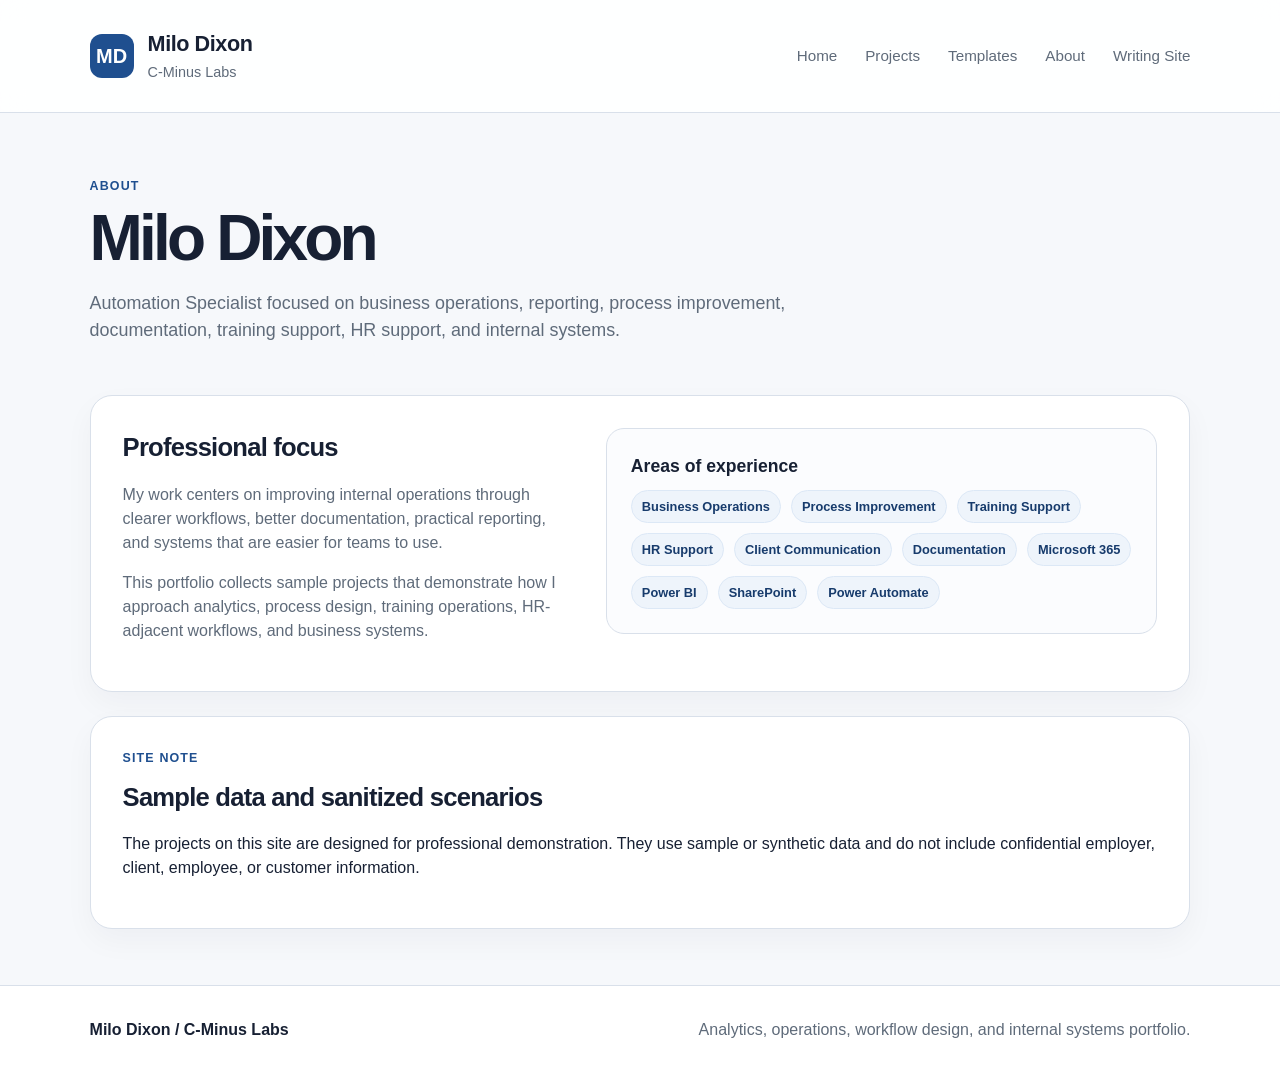
==== about.html @ 6367199c "Personalize site for Milo Dixon" ====
<!DOCTYPE html>
<html lang="en">
<head>
  <meta charset="UTF-8" />
  <meta name="viewport" content="width=device-width, initial-scale=1.0" />
  <title>About | Milo Dixon / C-Minus Labs</title>
  <link rel="stylesheet" href="style.css" />
</head>
<body>
  <header class="site-header">
    <div class="brand">
      <div class="logo">MD</div>
      <div>
        <h1>Milo Dixon</h1>
        <p>C-Minus Labs</p>
      </div>
    </div>

    <nav>
      <a href="index.html">Home</a>
      <a href="projects.html">Projects</a>
      <a href="templates.html">Templates</a>
      <a href="about.html">About</a>
      <a href="https://milo-dixon.github.io/" target="_blank" rel="noopener">Writing Site</a>
    </nav>
  </header>

  <main>
    <section class="page-hero">
      <p class="eyebrow">About</p>
      <h2>Milo Dixon</h2>
      <p>
        Automation Specialist focused on business operations, reporting, process improvement,
        documentation, training support, HR support, and internal systems.
      </p>
    </section>

    <section class="section split">
      <div>
        <h3>Professional focus</h3>
        <p>
          My work centers on improving internal operations through clearer workflows, better
          documentation, practical reporting, and systems that are easier for teams to use.
        </p>
        <p>
          This portfolio collects sample projects that demonstrate how I approach analytics,
          process design, training operations, HR-adjacent workflows, and business systems.
        </p>
      </div>

      <div class="callout">
        <h4>Areas of experience</h4>
        <div class="skill-list">
          <span>Business Operations</span>
          <span>Process Improvement</span>
          <span>Training Support</span>
          <span>HR Support</span>
          <span>Client Communication</span>
          <span>Documentation</span>
          <span>Microsoft 365</span>
          <span>Power BI</span>
          <span>SharePoint</span>
          <span>Power Automate</span>
        </div>
      </div>
    </section>

    <section class="section">
      <p class="eyebrow">Site Note</p>
      <h3>Sample data and sanitized scenarios</h3>
      <p>
        The projects on this site are designed for professional demonstration. They use sample
        or synthetic data and do not include confidential employer, client, employee, or customer
        information.
      </p>
    </section>
  </main>

  <footer>
    <p>Milo Dixon / C-Minus Labs</p>
    <p>Analytics, operations, workflow design, and internal systems portfolio.</p>
  </footer>
</body>
</html>
---- style.css ----
:root {
  --bg: #f6f8fb;
  --panel: #ffffff;
  --text: #172033;
  --muted: #5f6b7a;
  --line: #d9e0ea;
  --accent: #1f4f8f;
  --accent-dark: #173b6c;
  --tag: #eef4fb;
  --shadow: 0 20px 50px rgba(23, 32, 51, 0.08);
}

* {
  box-sizing: border-box;
}

body {
  margin: 0;
  font-family: Arial, Helvetica, sans-serif;
  color: var(--text);
  background: var(--bg);
  line-height: 1.5;
}

a {
  color: inherit;
  text-decoration: none;
}

.site-header {
  display: flex;
  align-items: center;
  justify-content: space-between;
  padding: 28px 7vw;
  background: rgba(255,255,255,0.88);
  border-bottom: 1px solid var(--line);
  position: sticky;
  top: 0;
  z-index: 10;
  backdrop-filter: blur(12px);
}

.brand {
  display: flex;
  align-items: center;
  gap: 14px;
}

.logo {
  width: 44px;
  height: 44px;
  border-radius: 12px;
  display: grid;
  place-items: center;
  background: var(--accent);
  color: white;
  font-weight: 800;
  font-size: 1.25rem;
}

.brand h1 {
  margin: 0;
  font-size: 1.35rem;
  letter-spacing: -0.02em;
}

.brand p {
  margin: 2px 0 0;
  color: var(--muted);
  font-size: 0.9rem;
}

nav {
  display: flex;
  gap: 28px;
  color: var(--muted);
  font-size: 0.95rem;
}

nav a:hover {
  color: var(--accent);
}

main {
  padding: 0 7vw 56px;
}

.hero {
  display: grid;
  grid-template-columns: 1.05fr 0.95fr;
  gap: 48px;
  align-items: center;
  padding: 72px 0 48px;
}

.eyebrow {
  margin: 0 0 10px;
  color: var(--accent);
  font-weight: 700;
  text-transform: uppercase;
  font-size: 0.78rem;
  letter-spacing: 0.09em;
}

.hero h2 {
  margin: 0;
  max-width: 760px;
  font-size: clamp(2.4rem, 5vw, 4.8rem);
  line-height: 0.98;
  letter-spacing: -0.06em;
}

.hero-copy > p:not(.eyebrow) {
  max-width: 620px;
  color: var(--muted);
  font-size: 1.1rem;
  margin: 24px 0 0;
}

.hero-actions {
  display: flex;
  gap: 14px;
  margin-top: 32px;
}

.button {
  display: inline-flex;
  align-items: center;
  justify-content: center;
  min-height: 46px;
  padding: 0 20px;
  border-radius: 10px;
  font-weight: 700;
  border: 1px solid var(--line);
}

.primary {
  background: var(--accent);
  color: white;
  border-color: var(--accent);
}

.primary:hover {
  background: var(--accent-dark);
}

.secondary {
  background: white;
}

.dashboard-card {
  background: var(--panel);
  border: 1px solid var(--line);
  border-radius: 22px;
  padding: 24px;
  box-shadow: var(--shadow);
}

.dashboard-header {
  display: flex;
  justify-content: space-between;
  color: var(--muted);
  font-size: 0.9rem;
  margin-bottom: 18px;
}

.metrics {
  display: grid;
  grid-template-columns: repeat(3, 1fr);
  gap: 14px;
}

.metrics div {
  border: 1px solid var(--line);
  border-radius: 14px;
  padding: 16px;
  background: #fbfcfe;
}

.metrics p {
  margin: 0;
  color: var(--muted);
  font-size: 0.82rem;
}

.metrics strong {
  display: block;
  margin: 8px 0 3px;
  font-size: 2rem;
}

.metrics span {
  color: var(--muted);
  font-size: 0.78rem;
}

.chart-placeholder {
  height: 210px;
  margin-top: 22px;
  padding: 24px;
  border: 1px solid var(--line);
  border-radius: 16px;
  display: flex;
  align-items: end;
  gap: 18px;
  background:
    linear-gradient(to top, rgba(217,224,234,0.55) 1px, transparent 1px);
  background-size: 100% 42px;
}

.bar {
  flex: 1;
  border-radius: 10px 10px 0 0;
  background: var(--accent);
  opacity: 0.88;
}

.bar-one { height: 42%; }
.bar-two { height: 68%; }
.bar-three { height: 55%; }
.bar-four { height: 82%; }
.bar-five { height: 74%; }

.section {
  background: var(--panel);
  border: 1px solid var(--line);
  border-radius: 22px;
  padding: 32px;
  margin-top: 24px;
  box-shadow: 0 12px 30px rgba(23, 32, 51, 0.04);
}

.section-heading {
  margin-bottom: 22px;
}

.section h3 {
  margin: 0;
  font-size: 1.6rem;
  letter-spacing: -0.03em;
}

.card-grid {
  display: grid;
  grid-template-columns: repeat(3, 1fr);
  gap: 18px;
}

.card {
  padding: 22px;
  border: 1px solid var(--line);
  border-radius: 18px;
  background: #fbfcfe;
}

.card-label {
  color: var(--accent);
  font-weight: 700;
  font-size: 0.8rem;
  margin: 0 0 10px;
  text-transform: uppercase;
  letter-spacing: 0.06em;
}

.card h4,
.template-list h4 {
  margin: 0 0 8px;
  font-size: 1.08rem;
}

.card p,
.template-list p,
.about p,
.split p {
  color: var(--muted);
}

.tags {
  display: flex;
  flex-wrap: wrap;
  gap: 8px;
  margin-top: 18px;
}

.tags span,
.skill-list span {
  background: var(--tag);
  color: var(--accent-dark);
  border: 1px solid #dce8f6;
  border-radius: 999px;
  padding: 6px 10px;
  font-size: 0.8rem;
  font-weight: 700;
}

.split {
  display: grid;
  grid-template-columns: 0.9fr 1.1fr;
  gap: 32px;
  align-items: start;
}

.skill-list {
  display: flex;
  flex-wrap: wrap;
  gap: 10px;
}

.template-list {
  display: grid;
  grid-template-columns: repeat(3, 1fr);
  gap: 18px;
}

.template-list div {
  border: 1px solid var(--line);
  border-radius: 16px;
  padding: 18px;
  background: #fbfcfe;
}

.about {
  max-width: 900px;
}

footer {
  display: flex;
  justify-content: space-between;
  gap: 24px;
  padding: 32px 7vw 46px;
  color: var(--muted);
  border-top: 1px solid var(--line);
  background: white;
}

footer p {
  margin: 0;
}

footer p:first-child {
  color: var(--text);
  font-weight: 800;
}

@media (max-width: 900px) {
  .site-header,
  footer {
    flex-direction: column;
    align-items: flex-start;
  }

  nav {
    flex-wrap: wrap;
  }

  .hero,
  .split,
  .card-grid,
  .template-list {
    grid-template-columns: 1fr;
  }

  .metrics {
    grid-template-columns: 1fr;
  }
}

.page-hero {
  padding: 64px 0 28px;
  max-width: 880px;
}

.page-hero h2 {
  margin: 0;
  font-size: clamp(2.4rem, 5vw, 4.4rem);
  line-height: 1;
  letter-spacing: -0.06em;
}

.page-hero p:not(.eyebrow) {
  max-width: 720px;
  color: var(--muted);
  font-size: 1.12rem;
  margin: 20px 0 0;
}

.callout {
  border: 1px solid var(--line);
  background: #fbfcfe;
  border-radius: 18px;
  padding: 24px;
}

.callout h4 {
  margin: 0 0 10px;
  font-size: 1.1rem;
}

.callout p {
  color: var(--muted);
  margin-bottom: 0;
}
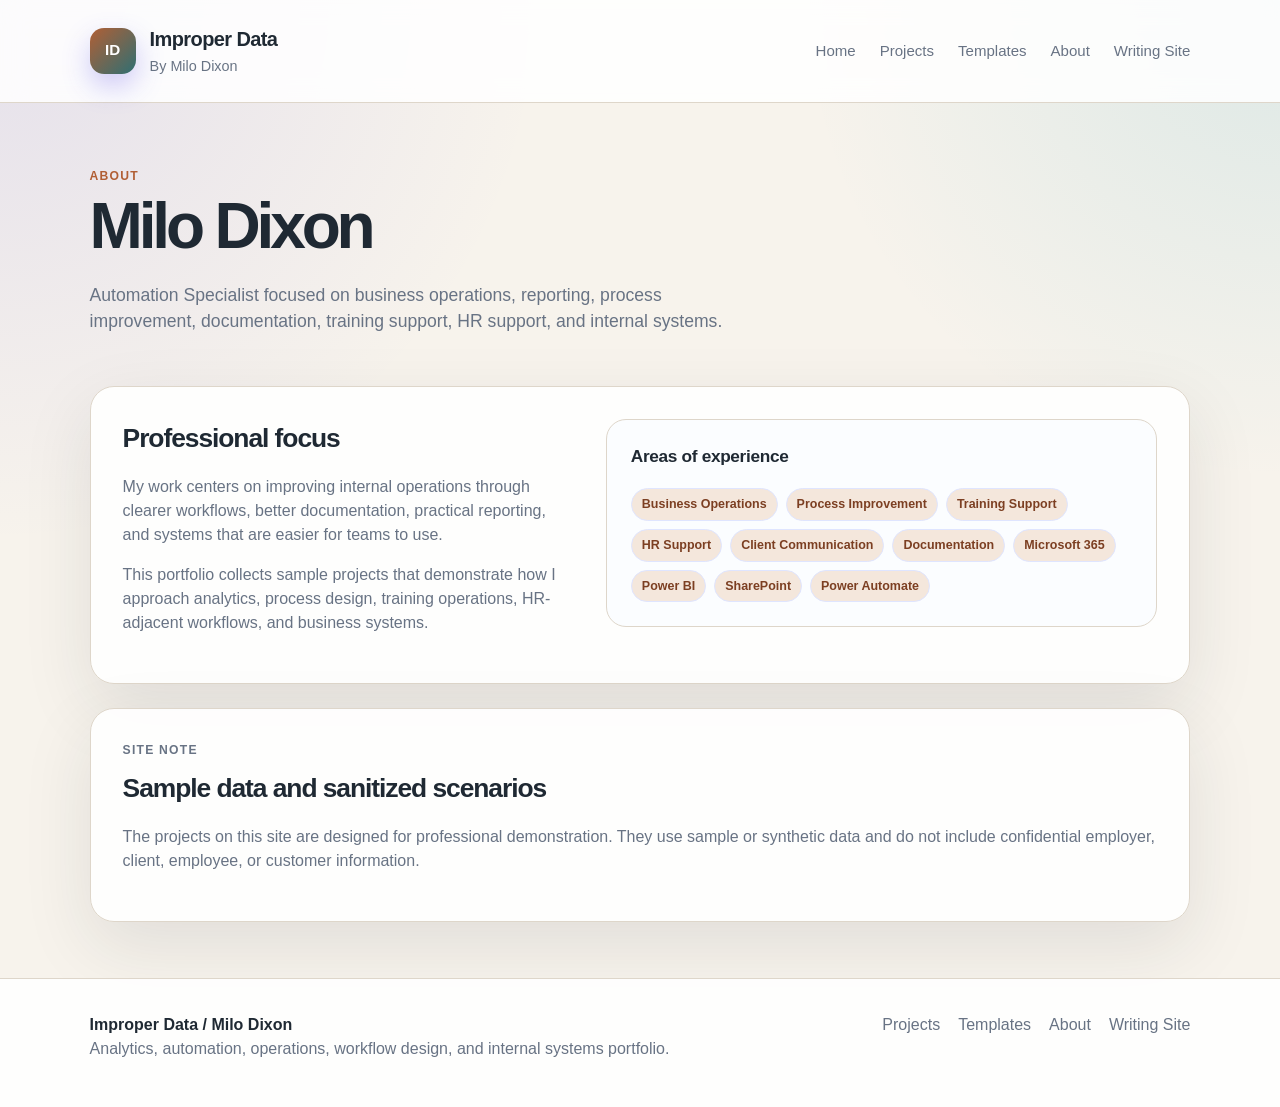
==== commit 41a6cfd2: "update Improper Data site URLs" ====
--- a/about.html
+++ b/about.html
@@ -3,29 +3,38 @@
 <head>
   <meta charset="UTF-8" />
   <meta name="viewport" content="width=device-width, initial-scale=1.0" />
-  <title>About | Milo Dixon / C-Minus Labs</title>
+  <title>About | Improper Data</title>
+  <meta name="description" content="Learn about Milo Dixon and the analytics, automation, operations, workflow design, documentation, and internal systems work featured on Improper Data." />
+  <link rel="canonical" href="https://milo-dixon.github.io/improper-data/about.html" />
+  <meta property="og:type" content="website" />
+  <meta property="og:title" content="About | Improper Data" />
+  <meta property="og:description" content="Learn about Milo Dixon and the analytics, automation, operations, workflow design, documentation, and internal systems work featured on Improper Data." />
+  <meta property="og:url" content="https://milo-dixon.github.io/improper-data/about.html" />
+  <meta name="twitter:card" content="summary" />
+  <meta name="twitter:title" content="About | Improper Data" />
+  <meta name="twitter:description" content="Learn about Milo Dixon and the analytics, automation, operations, workflow design, documentation, and internal systems work featured on Improper Data." />
   <link rel="stylesheet" href="style.css" />
 </head>
 <body>
   <header class="site-header">
-    <div class="brand">
-      <div class="logo">MD</div>
-      <div>
-        <h1>Milo Dixon</h1>
-        <p>C-Minus Labs</p>
-      </div>
+  <a class="brand" href="index.html">
+    <div class="logo">ID</div>
+    <div>
+      <h1>Improper Data</h1>
+      <p>By Milo Dixon</p>
     </div>
+  </a>
 
-    <nav>
-      <a href="index.html">Home</a>
-      <a href="projects.html">Projects</a>
-      <a href="templates.html">Templates</a>
-      <a href="about.html">About</a>
-      <a href="https://milo-dixon.github.io/" target="_blank" rel="noopener">Writing Site</a>
-    </nav>
-  </header>
+  <nav>
+    <a href="index.html">Home</a>
+    <a href="projects.html">Projects</a>
+    <a href="templates.html">Templates</a>
+    <a href="about.html">About</a>
+    <a href="https://milo-dixon.github.io/" target="_blank" rel="noopener">Writing Site</a>
+  </nav>
+</header>
+  <main>
 
-  <main>
     <section class="page-hero">
       <p class="eyebrow">About</p>
       <h2>Milo Dixon</h2>
@@ -39,8 +48,8 @@
       <div>
         <h3>Professional focus</h3>
         <p>
-          My work centers on improving internal operations through clearer workflows, better
-          documentation, practical reporting, and systems that are easier for teams to use.
+          My work centers on improving internal operations through clearer workflows,
+          better documentation, practical reporting, and systems that are easier for teams to use.
         </p>
         <p>
           This portfolio collects sample projects that demonstrate how I approach analytics,
@@ -74,11 +83,19 @@
         information.
       </p>
     </section>
+
   </main>
-
-  <footer>
-    <p>Milo Dixon / C-Minus Labs</p>
-    <p>Analytics, operations, workflow design, and internal systems portfolio.</p>
-  </footer>
+  <footer class="site-footer">
+  <div>
+    <p class="footer-title">Improper Data / Milo Dixon</p>
+    <p>Analytics, automation, operations, workflow design, and internal systems portfolio.</p>
+  </div>
+  <div class="footer-links">
+    <a href="projects.html">Projects</a>
+    <a href="templates.html">Templates</a>
+    <a href="about.html">About</a>
+    <a href="https://milo-dixon.github.io/" target="_blank" rel="noopener">Writing Site</a>
+  </div>
+</footer>
 </body>
 </html>
--- a/style.css
+++ b/style.css
@@ -1,43 +1,45 @@
+
 :root {
-  --bg: #f6f8fb;
+  --bg: #f7f3ec;
   --panel: #ffffff;
-  --text: #172033;
-  --muted: #5f6b7a;
-  --line: #d9e0ea;
-  --accent: #1f4f8f;
-  --accent-dark: #173b6c;
-  --tag: #eef4fb;
-  --shadow: 0 20px 50px rgba(23, 32, 51, 0.08);
-}
-
-* {
-  box-sizing: border-box;
-}
+  --panel-soft: #f1ece4;
+  --text: #1f2933;
+  --muted: #687384;
+  --line: #ded6ca;
+  --accent: #b15f35;
+  --accent-dark: #7c3f22;
+  --teal: #2f6f73;
+  --green: #4f6f52;
+  --tag: #f4e7dc;
+  --shadow: 0 24px 70px rgba(31, 41, 51, 0.10);
+}
+
+* { box-sizing: border-box; }
 
 body {
   margin: 0;
   font-family: Arial, Helvetica, sans-serif;
   color: var(--text);
-  background: var(--bg);
+  background:
+    radial-gradient(circle at top left, rgba(79, 70, 229, 0.11), transparent 34rem),
+    radial-gradient(circle at top right, rgba(8, 145, 178, 0.11), transparent 30rem),
+    var(--bg);
   line-height: 1.5;
 }
 
-a {
-  color: inherit;
-  text-decoration: none;
-}
+a { color: inherit; text-decoration: none; }
 
 .site-header {
   display: flex;
   align-items: center;
   justify-content: space-between;
-  padding: 28px 7vw;
-  background: rgba(255,255,255,0.88);
+  padding: 24px 7vw;
+  background: rgba(255,255,255,0.86);
   border-bottom: 1px solid var(--line);
   position: sticky;
   top: 0;
   z-index: 10;
-  backdrop-filter: blur(12px);
+  backdrop-filter: blur(14px);
 }
 
 .brand {
@@ -47,81 +49,61 @@
 }
 
 .logo {
-  width: 44px;
-  height: 44px;
-  border-radius: 12px;
+  width: 46px;
+  height: 46px;
+  border-radius: 14px;
   display: grid;
   place-items: center;
-  background: var(--accent);
+  background: linear-gradient(135deg, var(--accent), var(--teal));
   color: white;
   font-weight: 800;
-  font-size: 1.25rem;
-}
-
-.brand h1 {
-  margin: 0;
-  font-size: 1.35rem;
-  letter-spacing: -0.02em;
-}
-
-.brand p {
-  margin: 2px 0 0;
-  color: var(--muted);
-  font-size: 0.9rem;
-}
-
-nav {
-  display: flex;
-  gap: 28px;
-  color: var(--muted);
   font-size: 0.95rem;
-}
-
-nav a:hover {
-  color: var(--accent);
-}
-
-main {
-  padding: 0 7vw 56px;
-}
+  box-shadow: 0 12px 28px rgba(79, 70, 229, 0.28);
+}
+
+.brand h1 { margin: 0; font-size: 1.25rem; letter-spacing: -0.03em; }
+.brand p { margin: 2px 0 0; color: var(--muted); font-size: 0.9rem; }
+
+nav { display: flex; gap: 24px; color: var(--muted); font-size: 0.94rem; }
+nav a:hover { color: var(--accent); }
+
+main { padding: 0 7vw 56px; }
 
 .hero {
   display: grid;
   grid-template-columns: 1.05fr 0.95fr;
   gap: 48px;
   align-items: center;
-  padding: 72px 0 48px;
+  padding: 72px 0 42px;
 }
 
 .eyebrow {
   margin: 0 0 10px;
   color: var(--accent);
-  font-weight: 700;
+  font-weight: 800;
   text-transform: uppercase;
-  font-size: 0.78rem;
-  letter-spacing: 0.09em;
-}
-
-.hero h2 {
+  font-size: 0.76rem;
+  letter-spacing: 0.1em;
+}
+
+.hero h2,
+.page-hero h2 {
   margin: 0;
-  max-width: 760px;
-  font-size: clamp(2.4rem, 5vw, 4.8rem);
+  max-width: 880px;
+  font-size: clamp(2.45rem, 5vw, 4.85rem);
   line-height: 0.98;
-  letter-spacing: -0.06em;
-}
-
-.hero-copy > p:not(.eyebrow) {
-  max-width: 620px;
+  letter-spacing: -0.065em;
+}
+
+.hero-copy > p:not(.eyebrow),
+.page-hero p:not(.eyebrow) {
+  max-width: 680px;
   color: var(--muted);
   font-size: 1.1rem;
   margin: 24px 0 0;
 }
 
-.hero-actions {
-  display: flex;
-  gap: 14px;
-  margin-top: 32px;
-}
+.hero-actions { display: flex; gap: 14px; margin-top: 32px; }
 
 .button {
   display: inline-flex;
@@ -129,36 +111,61 @@
   justify-content: center;
   min-height: 46px;
   padding: 0 20px;
-  border-radius: 10px;
-  font-weight: 700;
-  border: 1px solid var(--line);
-}
-
-.primary {
-  background: var(--accent);
-  color: white;
-  border-color: var(--accent);
-}
-
-.primary:hover {
-  background: var(--accent-dark);
-}
-
-.secondary {
-  background: white;
-}
-
-.dashboard-card {
-  background: var(--panel);
-  border: 1px solid var(--line);
-  border-radius: 22px;
-  padding: 24px;
+  border-radius: 12px;
+  font-weight: 800;
+  border: 1px solid var(--line);
+}
+
+.primary { background: var(--accent); color: white; border-color: var(--accent); }
+.primary:hover { background: var(--accent-dark); }
+.secondary { background: white; }
+
+.tool-strip {
+  margin-top: 28px;
+  display: flex;
+  flex-wrap: wrap;
+  gap: 9px;
+}
+
+.tool-strip span,
+.tags span,
+.skill-list span,
+.status-chip {
+  background: var(--tag);
+  color: var(--accent-dark);
+  border: 1px solid #dfe5ff;
+  border-radius: 999px;
+  padding: 6px 10px;
+  font-size: 0.78rem;
+  font-weight: 800;
+}
+
+.status-chip {
+  background: #ecfeff;
+  border-color: #c6f6fb;
+  color: #155e75;
+}
+
+.dashboard-card,
+.section {
+  background: rgba(255,255,255,0.92);
+  border: 1px solid var(--line);
+  border-radius: 24px;
   box-shadow: var(--shadow);
 }
 
+.dashboard-card { padding: 24px; }
+
+.dashboard-header,
+.chart-title,
+.card-top {
+  display: flex;
+  justify-content: space-between;
+  align-items: center;
+  gap: 12px;
+}
+
 .dashboard-header {
-  display: flex;
-  justify-content: space-between;
   color: var(--muted);
   font-size: 0.9rem;
   margin-bottom: 18px;
@@ -172,125 +179,151 @@
 
 .metrics div {
   border: 1px solid var(--line);
+  border-radius: 16px;
+  padding: 16px;
+  background: #fbfdff;
+}
+
+.metrics p { margin: 0; color: var(--muted); font-size: 0.82rem; }
+.metrics strong { display: block; margin: 8px 0 3px; font-size: 1.85rem; letter-spacing: -0.04em; }
+.metrics span { color: var(--muted); font-size: 0.78rem; }
+
+.chart-panel {
+  margin-top: 20px;
+  border: 1px solid var(--line);
+  border-radius: 18px;
+  padding: 18px;
+  background: #fbfdff;
+}
+
+.chart-title { color: var(--muted); font-size: 0.84rem; margin-bottom: 14px; }
+
+.chart-placeholder {
+  height: 184px;
+  padding: 20px;
   border-radius: 14px;
-  padding: 16px;
-  background: #fbfcfe;
-}
-
-.metrics p {
-  margin: 0;
-  color: var(--muted);
-  font-size: 0.82rem;
-}
-
-.metrics strong {
-  display: block;
-  margin: 8px 0 3px;
-  font-size: 2rem;
-}
-
-.metrics span {
-  color: var(--muted);
-  font-size: 0.78rem;
-}
-
-.chart-placeholder {
-  height: 210px;
-  margin-top: 22px;
-  padding: 24px;
-  border: 1px solid var(--line);
-  border-radius: 16px;
   display: flex;
   align-items: end;
-  gap: 18px;
+  gap: 16px;
   background:
-    linear-gradient(to top, rgba(217,224,234,0.55) 1px, transparent 1px);
-  background-size: 100% 42px;
+    linear-gradient(to top, rgba(219,228,239,0.75) 1px, transparent 1px);
+  background-size: 100% 38px;
 }
 
 .bar {
   flex: 1;
-  border-radius: 10px 10px 0 0;
-  background: var(--accent);
-  opacity: 0.88;
-}
-
-.bar-one { height: 42%; }
-.bar-two { height: 68%; }
-.bar-three { height: 55%; }
-.bar-four { height: 82%; }
-.bar-five { height: 74%; }
+  border-radius: 9px 9px 0 0;
+  background: linear-gradient(180deg, var(--accent), var(--teal));
+  opacity: 0.9;
+}
+.bar-one { height: 42%; } .bar-two { height: 68%; } .bar-three { height: 55%; }
+.bar-four { height: 82%; } .bar-five { height: 74%; } .bar-six { height: 61%; }
 
 .section {
-  background: var(--panel);
-  border: 1px solid var(--line);
-  border-radius: 22px;
   padding: 32px;
   margin-top: 24px;
-  box-shadow: 0 12px 30px rgba(23, 32, 51, 0.04);
-}
-
-.section-heading {
-  margin-bottom: 22px;
-}
-
-.section h3 {
-  margin: 0;
-  font-size: 1.6rem;
-  letter-spacing: -0.03em;
-}
-
-.card-grid {
+}
+
+.section-heading { margin-bottom: 22px; }
+.section h3 { margin: 0; font-size: 1.65rem; letter-spacing: -0.04em; }
+
+.page-hero {
+  padding: 64px 0 28px;
+  max-width: 920px;
+}
+
+.card-grid,
+.area-grid,
+.template-list {
   display: grid;
   grid-template-columns: repeat(3, 1fr);
   gap: 18px;
 }
 
-.card {
+.area-grid {
+  grid-template-columns: repeat(5, 1fr);
+}
+
+.card,
+.area-card,
+.template-list div,
+.callout {
+  border: 1px solid var(--line);
+  border-radius: 20px;
+  background: #fbfdff;
+}
+
+.card,
+.area-card,
+.template-list div {
   padding: 22px;
-  border: 1px solid var(--line);
-  border-radius: 18px;
-  background: #fbfcfe;
-}
+  transition: transform 150ms ease, box-shadow 150ms ease, border-color 150ms ease;
+}
+
+.card:hover,
+.area-card:hover,
+.template-list div:hover {
+  transform: translateY(-3px);
+  border-color: #c7d2fe;
+  box-shadow: 0 16px 35px rgba(15, 23, 42, 0.08);
+}
+
+.icon {
+  width: 42px;
+  height: 42px;
+  border-radius: 13px;
+  display: grid;
+  place-items: center;
+  margin-bottom: 14px;
+  background: linear-gradient(135deg, #eef2ff, #ecfeff);
+  border: 1px solid #dfe5ff;
+  color: var(--accent-dark);
+  font-weight: 900;
+  font-size: 0.82rem;
+}
+
+.card-top .icon { margin-bottom: 0; }
 
 .card-label {
   color: var(--accent);
-  font-weight: 700;
-  font-size: 0.8rem;
-  margin: 0 0 10px;
+  font-weight: 800;
+  font-size: 0.78rem;
+  margin: 18px 0 10px;
   text-transform: uppercase;
   letter-spacing: 0.06em;
 }
 
 .card h4,
-.template-list h4 {
+.area-card h4,
+.template-list h4,
+.callout h4 {
   margin: 0 0 8px;
   font-size: 1.08rem;
+  letter-spacing: -0.02em;
 }
 
 .card p,
+.area-card p,
 .template-list p,
-.about p,
-.split p {
+.callout p,
+.section p,
+.case-sections p {
   color: var(--muted);
 }
 
-.tags {
+.tags,
+.skill-list {
   display: flex;
   flex-wrap: wrap;
   gap: 8px;
   margin-top: 18px;
 }
 
-.tags span,
-.skill-list span {
-  background: var(--tag);
-  color: var(--accent-dark);
-  border: 1px solid #dce8f6;
-  border-radius: 999px;
-  padding: 6px 10px;
-  font-size: 0.8rem;
-  font-weight: 700;
+.card-link {
+  display: inline-block;
+  margin-top: 18px;
+  color: var(--accent);
+  font-weight: 800;
 }
 
 .split {
@@ -300,103 +333,94 @@
   align-items: start;
 }
 
-.skill-list {
-  display: flex;
-  flex-wrap: wrap;
-  gap: 10px;
-}
-
-.template-list {
-  display: grid;
-  grid-template-columns: repeat(3, 1fr);
+.callout {
+  padding: 24px;
+}
+
+.steps {
+  display: grid;
+  gap: 12px;
+}
+
+.steps div {
+  display: grid;
+  grid-template-columns: 54px 1fr;
+  gap: 12px;
+  align-items: start;
+  padding: 14px;
+  border: 1px solid var(--line);
+  border-radius: 16px;
+  background: #fbfdff;
+}
+
+.steps span {
+  color: var(--accent);
+  font-weight: 900;
+}
+
+.steps p {
+  margin: 0;
+  color: var(--muted);
+}
+
+.case-grid {
+  display: grid;
+  grid-template-columns: 1fr 0.8fr;
+  gap: 28px;
+}
+
+.case-sections {
+  display: grid;
+  grid-template-columns: repeat(2, 1fr);
   gap: 18px;
 }
 
-.template-list div {
-  border: 1px solid var(--line);
-  border-radius: 16px;
-  padding: 18px;
-  background: #fbfcfe;
-}
-
-.about {
-  max-width: 900px;
-}
-
-footer {
+.case-sections div {
+  border: 1px solid var(--line);
+  border-radius: 18px;
+  padding: 20px;
+  background: #fbfdff;
+}
+
+.case-sections h4 { margin: 0 0 8px; }
+
+.site-footer {
   display: flex;
   justify-content: space-between;
   gap: 24px;
-  padding: 32px 7vw 46px;
+  padding: 34px 7vw 46px;
   color: var(--muted);
   border-top: 1px solid var(--line);
-  background: white;
-}
-
-footer p {
-  margin: 0;
-}
-
-footer p:first-child {
-  color: var(--text);
-  font-weight: 800;
+  background: rgba(255,255,255,0.9);
+}
+
+.site-footer p { margin: 0; }
+.footer-title { color: var(--text); font-weight: 900; }
+.footer-links { display: flex; flex-wrap: wrap; gap: 18px; }
+.footer-links a:hover { color: var(--accent); }
+
+@media (max-width: 1100px) {
+  .area-grid { grid-template-columns: repeat(2, 1fr); }
 }
 
 @media (max-width: 900px) {
   .site-header,
-  footer {
+  .site-footer {
     flex-direction: column;
     align-items: flex-start;
   }
 
-  nav {
-    flex-wrap: wrap;
-  }
+  nav { flex-wrap: wrap; }
 
   .hero,
   .split,
   .card-grid,
-  .template-list {
+  .template-list,
+  .case-grid,
+  .case-sections {
     grid-template-columns: 1fr;
   }
 
-  .metrics {
-    grid-template-columns: 1fr;
-  }
-}
-
-.page-hero {
-  padding: 64px 0 28px;
-  max-width: 880px;
-}
-
-.page-hero h2 {
-  margin: 0;
-  font-size: clamp(2.4rem, 5vw, 4.4rem);
-  line-height: 1;
-  letter-spacing: -0.06em;
-}
-
-.page-hero p:not(.eyebrow) {
-  max-width: 720px;
-  color: var(--muted);
-  font-size: 1.12rem;
-  margin: 20px 0 0;
-}
-
-.callout {
-  border: 1px solid var(--line);
-  background: #fbfcfe;
-  border-radius: 18px;
-  padding: 24px;
-}
-
-.callout h4 {
-  margin: 0 0 10px;
-  font-size: 1.1rem;
-}
-
-.callout p {
-  color: var(--muted);
-  margin-bottom: 0;
-}
+  .area-grid { grid-template-columns: 1fr; }
+  .metrics { grid-template-columns: 1fr; }
+}
